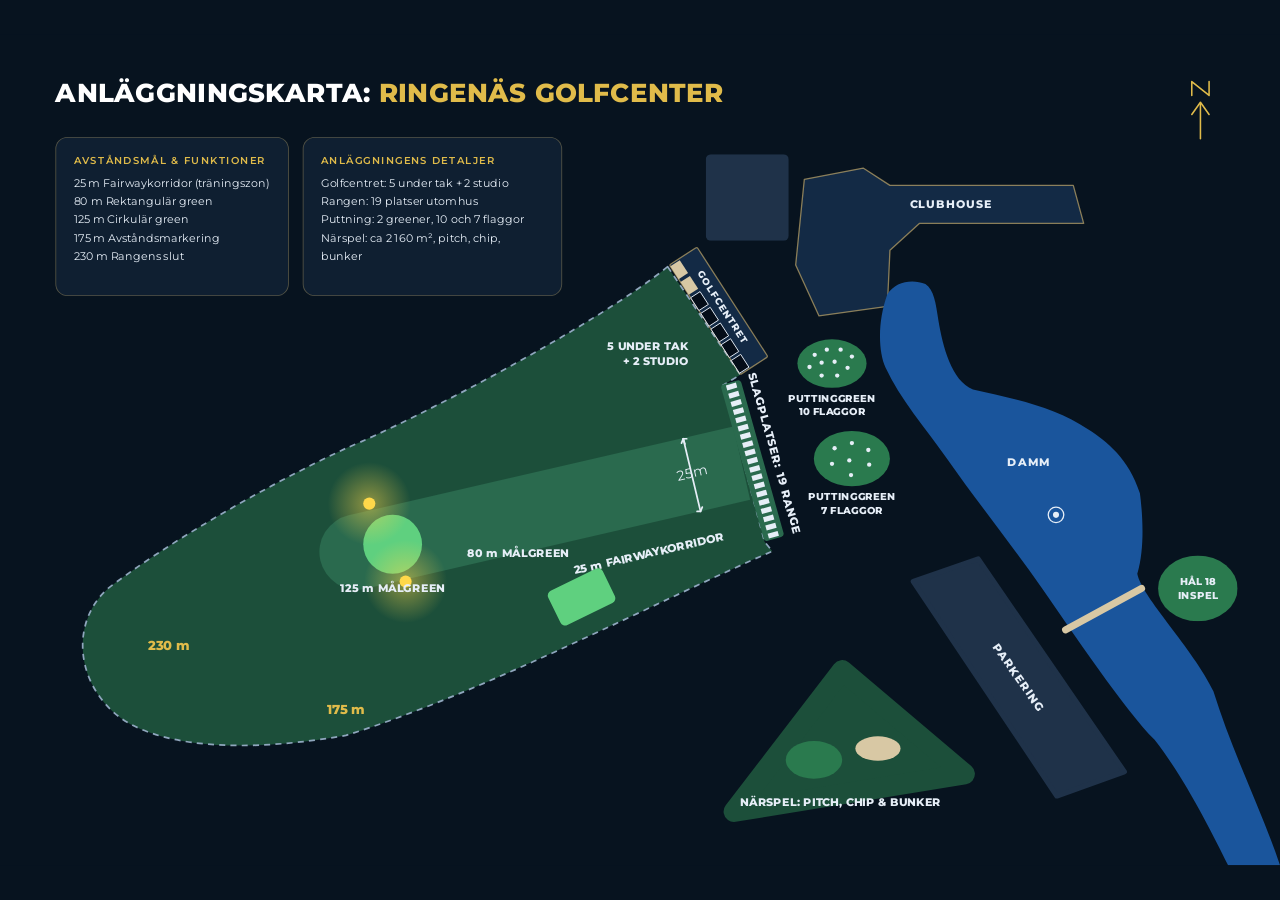
==== anlaggningskarta.html @ c15903fc "Storbild: knapp som visar anläggningskartan Co-Authored-By: Claude Opus 5.5 <noreply@anthropic.com> " ====
<!doctype html>
<html lang="sv">
<head>
<meta charset="utf-8">
<meta name="viewport" content="width=device-width,initial-scale=1">
<title>Anläggningskarta Ringenäs Golfcenter</title>
<link rel="preconnect" href="https://fonts.googleapis.com">
<link href="https://fonts.googleapis.com/css2?family=Montserrat:wght@400;600;800;900&amp;display=swap" rel="stylesheet">
<style>html,body{margin:0;height:100%;overflow:hidden;background:#07131f}</style>
</head>
<body>
<!-- Kopia av Anläggningskarta Ringenäs Golfcenter (Ringenäs design). Visas på storbilden med knappen Karta. -->
<div id="karta" style="position: absolute; left: 0; top: 0; transform-origin: 0 0; width: 1480px; height: 960px; overflow: hidden; background: #07131f; color: #e6eef7; font-family: Montserrat, Inter, system-ui, sans-serif">

<svg role="img" aria-label="Driving range" width="830" height="590" viewBox="75 260 830 590" style="position: absolute; left: 75px; top: 260px; width: 830px; height: 590px; overflow: visible"><path d="M772 268 C 690 335 480 445 400 478 C 300 525 190 590 125 640 C 85 675 85 740 130 782 C 165 815 250 836 400 810 C 560 760 760 655 893 597 L 884 586 L 836 405 L 856 393 Z" fill="#1c4f3a" stroke="#8fa6bd" stroke-width="2" stroke-dasharray="7 6" stroke-linejoin="round"></path></svg>

<div style="position: absolute; left: 364px; top: 508px; width: 500px; height: 87px; background: #2a6a4e; border-radius: 44px 0 0 44px; transform: rotate(-13deg)"><div style="font-size: 16px; line-height: 1; position: absolute; left: 424px; top: 34px">25m</div></div>


<div style="position: absolute; left: 420px; top: 555px; width: 68px; height: 68px; background: #5fd07f; border-radius: 50%"></div>

<svg role="img" aria-label="Fairwaykorridorens bredd" width="34" height="96" viewBox="783 461 34 96" style="position: absolute; left: 783px; top: 461px; width: 34px; height: 96px; overflow: visible; fill: none; stroke: #e6eef7; stroke-width: 2; stroke-linecap: round"><path d="M 792 473 L 790 467"></path><path d="M 790 467 L 810 551"></path><path d="M 794 467 L 790 467 L 788 472"></path><path d="M 806 551 L 810 551 L 812 546"></path></svg>

<svg role="img" aria-label="Lampa vid 125 m-greenen, norra sidan" width="96" height="96" viewBox="-48 -48 96 96" style="position: absolute; left: 379px; top: 494px; width: 96px; height: 96px; overflow: visible"><defs><radialGradient id="glow-n"><stop offset="0" stop-color="#ffd84a" stop-opacity=".5"></stop><stop offset="1" stop-color="#ffd84a" stop-opacity="0"></stop></radialGradient></defs><circle r="48" fill="url(#glow-n)"></circle><circle r="7" fill="#ffd84a"></circle></svg>
<svg role="img" aria-label="Lampa vid 125 m-greenen, södra sidan" width="96" height="96" viewBox="-48 -48 96 96" style="position: absolute; left: 421px; top: 584px; width: 96px; height: 96px; overflow: visible"><defs><radialGradient id="glow-s"><stop offset="0" stop-color="#ffd84a" stop-opacity=".5"></stop><stop offset="1" stop-color="#ffd84a" stop-opacity="0"></stop></radialGradient></defs><circle r="48" fill="url(#glow-s)"></circle><circle r="7" fill="#ffd84a"></circle></svg>

<svg role="img" aria-label="19 slagplatser utomhus" width="110" height="205" viewBox="825 395 110 205" style="position: absolute; left: 825px; top: 395px; width: 110px; height: 205px; overflow: visible"><g transform="translate(833 405) rotate(74.3)"><rect x="0" y="-24" width="188" height="24" rx="4" fill="#2a6a4e"></rect><path d="M 2 -12 L 186 -12" stroke="#e6eef7" stroke-width="12" stroke-dasharray="6 3.9" fill="none"></path></g></svg>

<svg role="img" aria-label="Golfcentret med 5 öppna platser under tak och 2 studioplatser med garageportar" width="130" height="155" viewBox="768 245 130 155" style="position: absolute; left: 768px; top: 245px; width: 130px; height: 155px; overflow: visible"><g transform="translate(774 266) rotate(57.1)"><rect x="0" y="-38" width="151" height="38" rx="2" fill="#132a45" stroke="#f0cd78" stroke-opacity=".55" stroke-width="1.5"></rect>
<rect x="2" y="-13" width="17.6" height="13" fill="#d8c8a4"></rect>
<rect x="23.6" y="-13" width="17.6" height="13" fill="#d8c8a4"></rect>
<rect x="45.2" y="-13" width="17.6" height="13" fill="#050d18" stroke="#e6eef7" stroke-width="1"></rect>
<rect x="66.8" y="-13" width="17.6" height="13" fill="#050d18" stroke="#e6eef7" stroke-width="1"></rect>
<rect x="88.4" y="-13" width="17.6" height="13" fill="#050d18" stroke="#e6eef7" stroke-width="1"></rect>
<rect x="110" y="-13" width="17.6" height="13" fill="#050d18" stroke="#e6eef7" stroke-width="1"></rect>
<rect x="131.6" y="-13" width="17.6" height="13" fill="#050d18" stroke="#e6eef7" stroke-width="1"></rect></g></svg>



<svg role="img" aria-label="Liten parkering" width="96" height="100" viewBox="0 0 96 100" style="position: absolute; left: 816px; top: 138px; width: 96px; height: 100px"><rect x="0" y="0" width="96" height="100" rx="6" fill="#1f3249"></rect></svg>

<svg role="img" aria-label="Klubbhuset" width="340" height="180" viewBox="918 152 340 180" style="position: absolute; left: 918px; top: 152px; width: 340px; height: 180px; overflow: visible"><path d="M930 167 L998 154 L1029 174 L1241 174 L1253 218 L1063 218 L1029 249 L1026 314 L947 325 L920 266 Z" fill="#132a45" stroke="#f0cd78" stroke-opacity=".55" stroke-width="1.5" stroke-linejoin="round"></path></svg>

<svg role="img" aria-label="Puttinggreen med 10 flaggor" width="84" height="60" viewBox="920 350 84 60" style="position: absolute; left: 920px; top: 350px; width: 84px; height: 60px; overflow: visible"><ellipse cx="962" cy="380" rx="40" ry="28" fill="#2a7a4e"></ellipse><g fill="#e6eef7"><circle cx="942" cy="370" r="2.5"></circle><circle cx="956" cy="364" r="2.5"></circle><circle cx="972" cy="364" r="2.5"></circle><circle cx="985" cy="372" r="2.5"></circle><circle cx="936" cy="384" r="2.5"></circle><circle cx="950" cy="379" r="2.5"></circle><circle cx="965" cy="378" r="2.5"></circle><circle cx="980" cy="385" r="2.5"></circle><circle cx="950" cy="394" r="2.5"></circle><circle cx="968" cy="394" r="2.5"></circle></g></svg>
<svg role="img" aria-label="Puttinggreen med 7 flaggor" width="92" height="68" viewBox="939 456 92 68" style="position: absolute; left: 939px; top: 456px; width: 92px; height: 68px; overflow: visible"><ellipse cx="985" cy="490" rx="44" ry="32" fill="#2a7a4e"></ellipse><g fill="#e6eef7"><circle cx="965" cy="478" r="2.5"></circle><circle cx="985" cy="472" r="2.5"></circle><circle cx="1004" cy="480" r="2.5"></circle><circle cx="962" cy="496" r="2.5"></circle><circle cx="982" cy="492" r="2.5"></circle><circle cx="1005" cy="497" r="2.5"></circle><circle cx="984" cy="509" r="2.5"></circle></g></svg>

<svg role="img" aria-label="Dammen" width="470" height="680" viewBox="1010 280 470 680" style="position: absolute; left: 1010px; top: 280px; width: 470px; height: 680px; overflow: visible"><path d="M1026 300 C 1015 330 1015 365 1024 385 C 1040 420 1070 455 1095 490 C 1130 540 1170 590 1205 640 C 1240 690 1300 780 1335 815 C 1370 860 1400 920 1420 960 L 1480 960 C 1460 900 1425 830 1403 759 C 1380 710 1320 650 1315 623 C 1325 590 1320 545 1318 530 C 1305 490 1280 470 1258 456 C 1220 430 1170 420 1125 410 C 1100 400 1090 360 1085 330 C 1082 310 1080 295 1070 288 C 1055 282 1035 285 1026 300 Z" fill="#1a559c"></path></svg>
<svg role="img" aria-label="Fontän" width="22" height="22" viewBox="0 0 22 22" style="position: absolute; left: 1210px; top: 544px; width: 22px; height: 22px"><circle cx="11" cy="11" r="9" fill="none" stroke="#e6eef7" stroke-width="1.5"></circle><circle cx="11" cy="11" r="3.5" fill="#e6eef7"></circle></svg>
<svg role="img" aria-label="Bro" width="100" height="60" viewBox="1226 634 100 60" style="position: absolute; left: 1226px; top: 634px; width: 100px; height: 60px; overflow: visible"><path d="M1232 688 L1320 640" stroke="#d8c8a4" stroke-width="8" stroke-linecap="round" fill="none"></path></svg>

<svg role="img" aria-label="Green på hål 18" width="92" height="76" viewBox="0 0 92 76" style="position: absolute; left: 1339px; top: 602px; width: 92px; height: 76px"><ellipse cx="46" cy="38" rx="46" ry="38" fill="#2a7a4e"></ellipse></svg>

<svg role="img" aria-label="Stora parkeringen" width="250" height="280" viewBox="1054 604 250 280" style="position: absolute; left: 1054px; top: 604px; width: 250px; height: 280px; overflow: visible"><path d="M1056 632 L1131 606 L1300 852 L1222 880 Z" fill="#1f3249" stroke="#1f3249" stroke-width="6" stroke-linejoin="round"></path></svg>

<svg role="img" aria-label="Närspelsområde med green och bunker" width="270" height="170" viewBox="803 645 270 170" style="position: absolute; left: 834px; top: 724px; width: 297px; height: 185px; overflow: visible"><path d="M930 655 L1060 765 L815 805 Z" fill="#1c4f3a" stroke="#1c4f3a" stroke-width="22" stroke-linejoin="round"></path><ellipse cx="900" cy="750" rx="30" ry="20" fill="#2a7a4e"></ellipse><ellipse cx="968" cy="738" rx="24" ry="13" fill="#d8c8a4"></ellipse></svg>

<svg role="img" aria-label="Norr" width="56" height="72" viewBox="0 0 56 72" style="position: absolute; left: 1360px; top: 52px; width: 56px; height: 72px; fill: none; stroke: #e0bb4a; stroke-width: 1.8; stroke-linecap: round; stroke-linejoin: round"><path d="M28 28 L28 68"></path><path d="M18 40 L28 26 L38 40"></path><path d="M18 18 L18 2 L38 18 L38 2"></path></svg>

<h1 style="position: absolute; left: 64px; top: 48px; margin: 0; font-size: 30px; line-height: 40px; font-weight: 800; letter-spacing: .02em; color: #ffffff; white-space: nowrap">ANLÄGGNINGSKARTA: <span style="color: #e0bb4a">RINGENÄS GOLFCENTER</span></h1>

<div style="position: absolute; left: 64px; top: 118px; width: 270px; height: 184px; box-sizing: border-box; padding: 18px 20px; background: #0f1f31; border: 1px solid rgba(240, 205, 120, .3); border-radius: 14px; font-size: 13px; line-height: 21px"><span><b style="display: block; margin-bottom: 8px; font-size: 11px; line-height: 16px; font-weight: 600; letter-spacing: .16em; color: #e0bb4a">AVSTÅNDSMÅL &amp; FUNKTIONER</b>25 m Fairwaykorridor (träningszon)<br>80 m Rektangulär green<br>125 m Cirkulär green<br>175 m Avståndsmarkering<br>230 m Rangens slut</span></div>

<div style="position: absolute; left: 350px; top: 118px; width: 300px; height: 184px; box-sizing: border-box; padding: 18px 20px; background: #0f1f31; border: 1px solid rgba(240, 205, 120, .3); border-radius: 14px; font-size: 13px; line-height: 21px"><span><b style="display: block; margin-bottom: 8px; font-size: 11px; line-height: 16px; font-weight: 600; letter-spacing: .16em; color: #e0bb4a">ANLÄGGNINGENS DETALJER</b>Golfcentret: 5 under tak + 2 studio<br>Rangen: 19 platser utomhus<br>Puttning: 2 greener, 10 och 7 flaggor<br>Närspel: ca 2 160 m², pitch, chip,<br>bunker</span></div>


<div style="position: absolute; left: 1010px; top: 186px; width: 180px; text-align: center; font-size: 13px; line-height: 18px; font-weight: 800; letter-spacing: .1em">CLUBHOUSE</div>
<div style="position: absolute; left: 766px; top: 308px; width: 140px; text-align: center; font-size: 11px; line-height: 14px; font-weight: 800; letter-spacing: .12em; transform: rotate(57deg)">GOLFCENTRET</div>
<div style="position: absolute; left: 672px; top: 350px; width: 124px; text-align: right; font-size: 13px; line-height: 18px; font-weight: 800">5 UNDER TAK<br>+ 2 STUDIO</div>
<div style="position: absolute; left: 766px; top: 475px; width: 260px; text-align: center; font-size: 13px; line-height: 18px; font-weight: 800; letter-spacing: .08em; white-space: nowrap; transform: rotate(74.3deg)">SLAGPLATSER: 19 RANGE</div>
<div style="position: absolute; left: 640px; top: 590px; width: 220px; text-align: center; font-size: 13px; line-height: 18px; font-weight: 800; transform: rotate(-13deg)">25 m FAIRWAYKORRIDOR<div style="position: absolute; left: -12px; top: 19px; width: 70px; height: 44px; background: #5fd07f; border-radius: 6px; transform: rotate(-13deg)"></div></div>
<div style="position: absolute; left: 524px; top: 590px; width: 150px; text-align: center; font-size: 13px; line-height: 18px; font-weight: 800">80 m MÅLGREEN</div>
<div style="position: absolute; left: 379px; top: 630px; width: 150px; text-align: center; font-size: 13px; line-height: 18px; font-weight: 800">125 m MÅLGREEN</div>
<div style="position: absolute; left: 150px; top: 696px; width: 90px; text-align: center; font-size: 15px; line-height: 20px; font-weight: 800; color: #e0bb4a">230 m</div>
<div style="position: absolute; left: 355px; top: 770px; width: 90px; text-align: center; font-size: 15px; line-height: 20px; font-weight: 800; color: #e0bb4a">175 m</div>
<div style="position: absolute; left: 900px; top: 412px; width: 124px; text-align: center; font-size: 12px; line-height: 16px; font-weight: 800">PUTTINGGREEN<br>10 FLAGGOR</div>
<div style="position: absolute; left: 923px; top: 526px; width: 124px; text-align: center; font-size: 12px; line-height: 16px; font-weight: 800">PUTTINGGREEN<br>7 FLAGGOR</div>
<div style="position: absolute; left: 1140px; top: 484px; width: 100px; text-align: center; font-size: 13px; line-height: 18px; font-weight: 800; letter-spacing: .1em">DAMM</div>
<div style="position: absolute; left: 1345px; top: 624px; width: 80px; text-align: center; font-size: 12px; line-height: 16px; font-weight: 800">HÅL 18<br>INSPEL</div>
<div style="position: absolute; left: 1118px; top: 734px; width: 120px; text-align: center; font-size: 13px; line-height: 18px; font-weight: 800; letter-spacing: .1em; transform: rotate(55deg)">PARKERING</div>
<div style="position: absolute; left: 822px; top: 878px; width: 300px; text-align: center; font-size: 13px; line-height: 18px; font-weight: 800">NÄRSPEL: PITCH, CHIP &amp; BUNKER</div>
</div>
<script>
(function(){
  var k=document.getElementById("karta");
  function fit(){
    var w=innerWidth,h=innerHeight,s=Math.min(w/1480,h/960);
    k.style.transform="translate("+((w-1480*s)/2)+"px,"+((h-960*s)/2)+"px) scale("+s+")";
  }
  addEventListener("resize",fit);fit();
})();
</script>
</body>
</html>
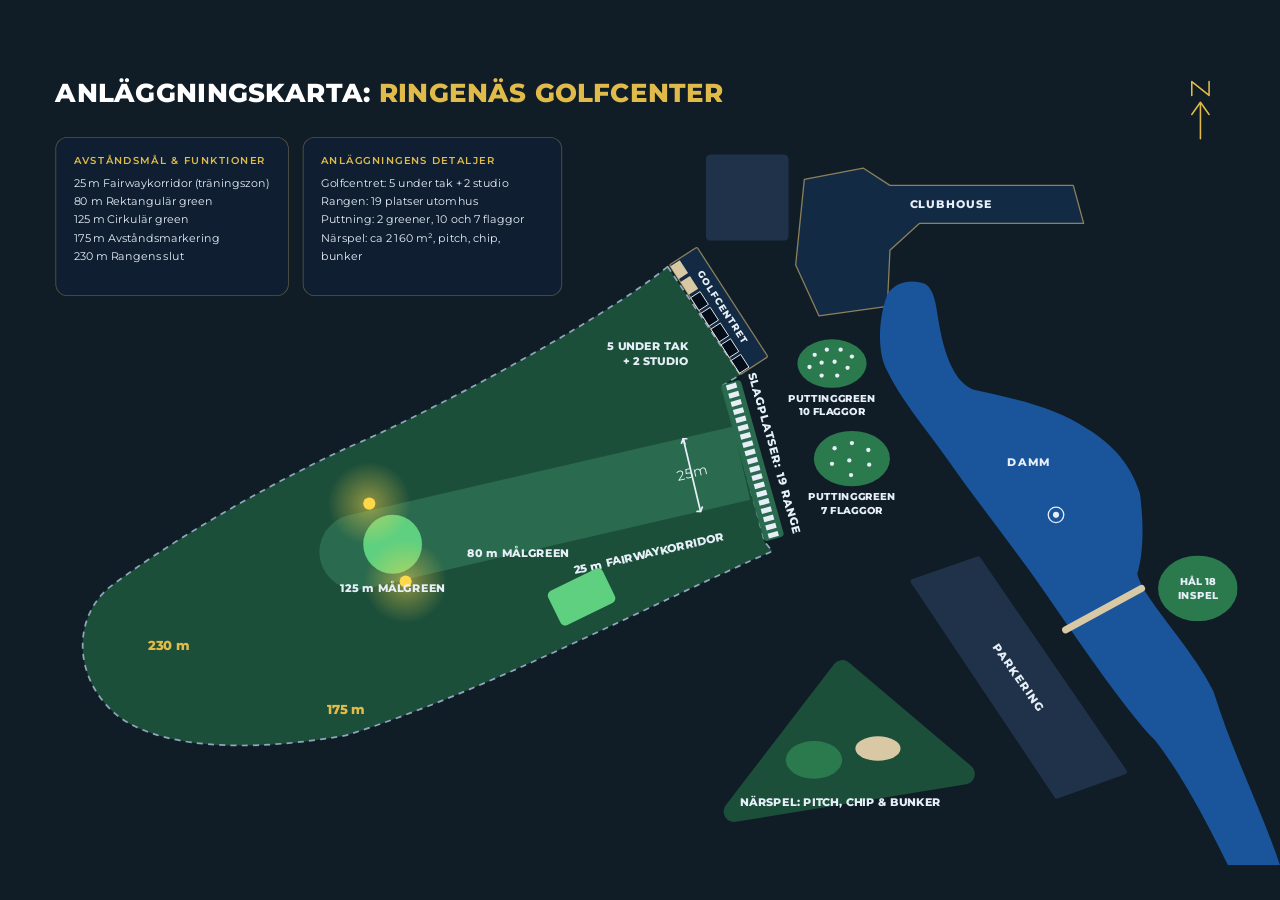
==== commit 5cd42b8d: "Hela sidan och appikonen i identitet 2027 Spela, Kontakt, övningar, topplista, scorekort, admin och " ====
--- a/anlaggningskarta.html
+++ b/anlaggningskarta.html
@@ -5,12 +5,12 @@
 <meta name="viewport" content="width=device-width,initial-scale=1">
 <title>Anläggningskarta Ringenäs Golfcenter</title>
 <link rel="preconnect" href="https://fonts.googleapis.com">
-<link href="https://fonts.googleapis.com/css2?family=Montserrat:wght@400;600;800;900&amp;display=swap" rel="stylesheet">
-<style>html,body{margin:0;height:100%;overflow:hidden;background:#07131f}</style>
+<link href="https://fonts.googleapis.com/css2?family=Montserrat:wght@300;400;600&amp;display=swap" rel="stylesheet">
+<style>html,body{margin:0;height:100%;overflow:hidden;background:#101d26}</style>
 </head>
 <body>
 <!-- Kopia av Anläggningskarta Ringenäs Golfcenter (Ringenäs design). Visas på storbilden med knappen Karta. -->
-<div id="karta" style="position: absolute; left: 0; top: 0; transform-origin: 0 0; width: 1480px; height: 960px; overflow: hidden; background: #07131f; color: #e6eef7; font-family: Montserrat, Inter, system-ui, sans-serif">
+<div id="karta" style="position: absolute; left: 0; top: 0; transform-origin: 0 0; width: 1480px; height: 960px; overflow: hidden; background: #101d26; color: #e6eef7; font-family: Montserrat, Inter, system-ui, sans-serif">
 
 <svg role="img" aria-label="Driving range" width="830" height="590" viewBox="75 260 830 590" style="position: absolute; left: 75px; top: 260px; width: 830px; height: 590px; overflow: visible"><path d="M772 268 C 690 335 480 445 400 478 C 300 525 190 590 125 640 C 85 675 85 740 130 782 C 165 815 250 836 400 810 C 560 760 760 655 893 597 L 884 586 L 836 405 L 856 393 Z" fill="#1c4f3a" stroke="#8fa6bd" stroke-width="2" stroke-dasharray="7 6" stroke-linejoin="round"></path></svg>
 
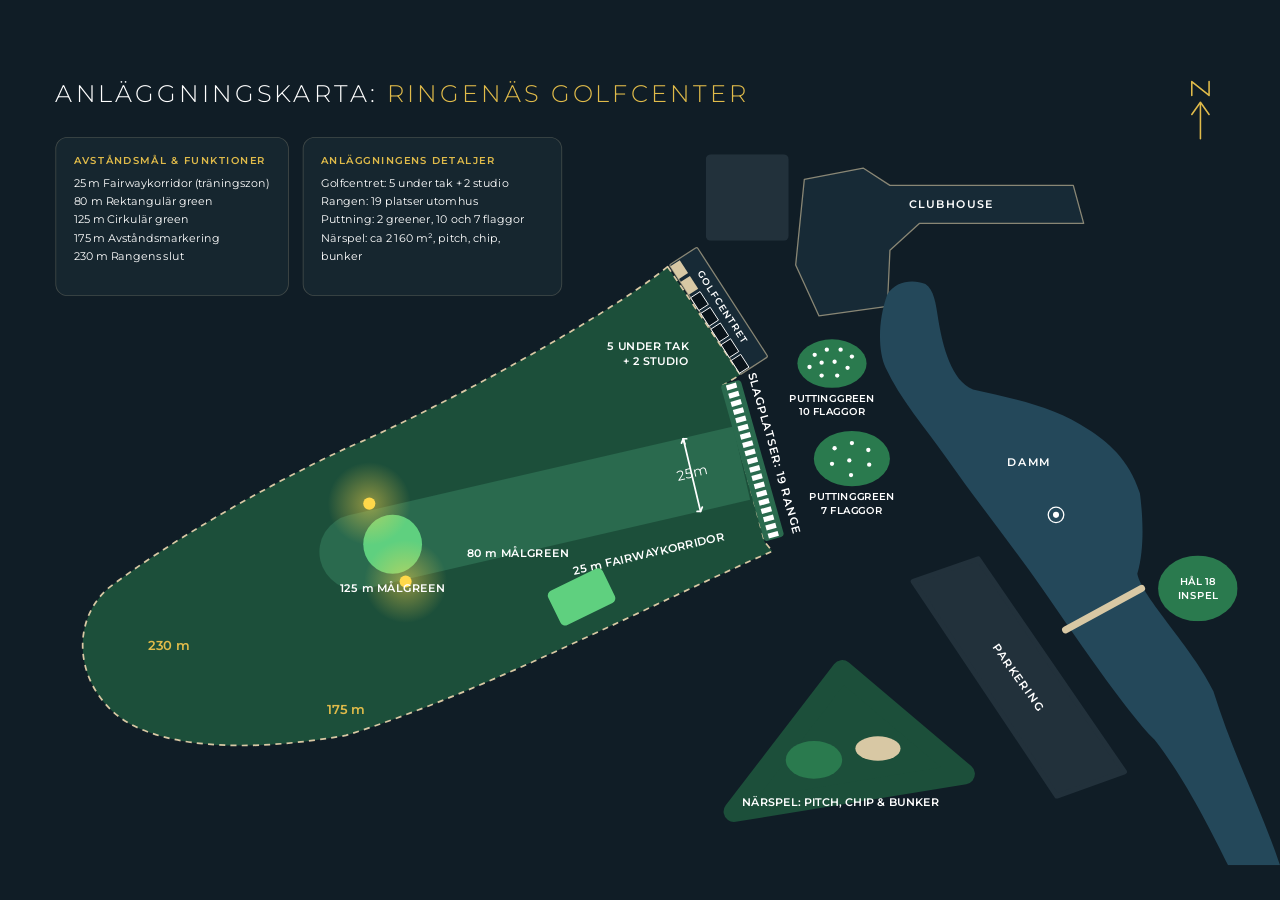
==== commit b3f674a5: "Anläggningskartan i identitet 2027-färger Co-Authored-By: Claude Opus 5.5 <noreply@anthropic.com> Cl" ====
--- a/anlaggningskarta.html
+++ b/anlaggningskarta.html
@@ -10,74 +10,74 @@
 </head>
 <body>
 <!-- Kopia av Anläggningskarta Ringenäs Golfcenter (Ringenäs design). Visas på storbilden med knappen Karta. -->
-<div id="karta" style="position: absolute; left: 0; top: 0; transform-origin: 0 0; width: 1480px; height: 960px; overflow: hidden; background: #101d26; color: #e6eef7; font-family: Montserrat, Inter, system-ui, sans-serif">
+<div id="karta" style="position: absolute; left: 0; top: 0; transform-origin: 0 0; width: 1480px; height: 960px; overflow: hidden; background: #101d26; color: #ffffff; font-family: Montserrat, Inter, system-ui, sans-serif">
 
-<svg role="img" aria-label="Driving range" width="830" height="590" viewBox="75 260 830 590" style="position: absolute; left: 75px; top: 260px; width: 830px; height: 590px; overflow: visible"><path d="M772 268 C 690 335 480 445 400 478 C 300 525 190 590 125 640 C 85 675 85 740 130 782 C 165 815 250 836 400 810 C 560 760 760 655 893 597 L 884 586 L 836 405 L 856 393 Z" fill="#1c4f3a" stroke="#8fa6bd" stroke-width="2" stroke-dasharray="7 6" stroke-linejoin="round"></path></svg>
+<svg role="img" aria-label="Driving range" width="830" height="590" viewBox="75 260 830 590" style="position: absolute; left: 75px; top: 260px; width: 830px; height: 590px; overflow: visible"><path d="M772 268 C 690 335 480 445 400 478 C 300 525 190 590 125 640 C 85 675 85 740 130 782 C 165 815 250 836 400 810 C 560 760 760 655 893 597 L 884 586 L 836 405 L 856 393 Z" fill="#1c4f3a" stroke="#d8c8a4" stroke-width="2" stroke-dasharray="7 6" stroke-linejoin="round"></path></svg>
 
 <div style="position: absolute; left: 364px; top: 508px; width: 500px; height: 87px; background: #2a6a4e; border-radius: 44px 0 0 44px; transform: rotate(-13deg)"><div style="font-size: 16px; line-height: 1; position: absolute; left: 424px; top: 34px">25m</div></div>
 
 
 <div style="position: absolute; left: 420px; top: 555px; width: 68px; height: 68px; background: #5fd07f; border-radius: 50%"></div>
 
-<svg role="img" aria-label="Fairwaykorridorens bredd" width="34" height="96" viewBox="783 461 34 96" style="position: absolute; left: 783px; top: 461px; width: 34px; height: 96px; overflow: visible; fill: none; stroke: #e6eef7; stroke-width: 2; stroke-linecap: round"><path d="M 792 473 L 790 467"></path><path d="M 790 467 L 810 551"></path><path d="M 794 467 L 790 467 L 788 472"></path><path d="M 806 551 L 810 551 L 812 546"></path></svg>
+<svg role="img" aria-label="Fairwaykorridorens bredd" width="34" height="96" viewBox="783 461 34 96" style="position: absolute; left: 783px; top: 461px; width: 34px; height: 96px; overflow: visible; fill: none; stroke: #ffffff; stroke-width: 2; stroke-linecap: round"><path d="M 792 473 L 790 467"></path><path d="M 790 467 L 810 551"></path><path d="M 794 467 L 790 467 L 788 472"></path><path d="M 806 551 L 810 551 L 812 546"></path></svg>
 
 <svg role="img" aria-label="Lampa vid 125 m-greenen, norra sidan" width="96" height="96" viewBox="-48 -48 96 96" style="position: absolute; left: 379px; top: 494px; width: 96px; height: 96px; overflow: visible"><defs><radialGradient id="glow-n"><stop offset="0" stop-color="#ffd84a" stop-opacity=".5"></stop><stop offset="1" stop-color="#ffd84a" stop-opacity="0"></stop></radialGradient></defs><circle r="48" fill="url(#glow-n)"></circle><circle r="7" fill="#ffd84a"></circle></svg>
 <svg role="img" aria-label="Lampa vid 125 m-greenen, södra sidan" width="96" height="96" viewBox="-48 -48 96 96" style="position: absolute; left: 421px; top: 584px; width: 96px; height: 96px; overflow: visible"><defs><radialGradient id="glow-s"><stop offset="0" stop-color="#ffd84a" stop-opacity=".5"></stop><stop offset="1" stop-color="#ffd84a" stop-opacity="0"></stop></radialGradient></defs><circle r="48" fill="url(#glow-s)"></circle><circle r="7" fill="#ffd84a"></circle></svg>
 
-<svg role="img" aria-label="19 slagplatser utomhus" width="110" height="205" viewBox="825 395 110 205" style="position: absolute; left: 825px; top: 395px; width: 110px; height: 205px; overflow: visible"><g transform="translate(833 405) rotate(74.3)"><rect x="0" y="-24" width="188" height="24" rx="4" fill="#2a6a4e"></rect><path d="M 2 -12 L 186 -12" stroke="#e6eef7" stroke-width="12" stroke-dasharray="6 3.9" fill="none"></path></g></svg>
+<svg role="img" aria-label="19 slagplatser utomhus" width="110" height="205" viewBox="825 395 110 205" style="position: absolute; left: 825px; top: 395px; width: 110px; height: 205px; overflow: visible"><g transform="translate(833 405) rotate(74.3)"><rect x="0" y="-24" width="188" height="24" rx="4" fill="#2a6a4e"></rect><path d="M 2 -12 L 186 -12" stroke="#ffffff" stroke-width="12" stroke-dasharray="6 3.9" fill="none"></path></g></svg>
 
-<svg role="img" aria-label="Golfcentret med 5 öppna platser under tak och 2 studioplatser med garageportar" width="130" height="155" viewBox="768 245 130 155" style="position: absolute; left: 768px; top: 245px; width: 130px; height: 155px; overflow: visible"><g transform="translate(774 266) rotate(57.1)"><rect x="0" y="-38" width="151" height="38" rx="2" fill="#132a45" stroke="#f0cd78" stroke-opacity=".55" stroke-width="1.5"></rect>
+<svg role="img" aria-label="Golfcentret med 5 öppna platser under tak och 2 studioplatser med garageportar" width="130" height="155" viewBox="768 245 130 155" style="position: absolute; left: 768px; top: 245px; width: 130px; height: 155px; overflow: visible"><g transform="translate(774 266) rotate(57.1)"><rect x="0" y="-38" width="151" height="38" rx="2" fill="#172a36" stroke="#d8c8a4" stroke-opacity=".6" stroke-width="1.5"></rect>
 <rect x="2" y="-13" width="17.6" height="13" fill="#d8c8a4"></rect>
 <rect x="23.6" y="-13" width="17.6" height="13" fill="#d8c8a4"></rect>
-<rect x="45.2" y="-13" width="17.6" height="13" fill="#050d18" stroke="#e6eef7" stroke-width="1"></rect>
-<rect x="66.8" y="-13" width="17.6" height="13" fill="#050d18" stroke="#e6eef7" stroke-width="1"></rect>
-<rect x="88.4" y="-13" width="17.6" height="13" fill="#050d18" stroke="#e6eef7" stroke-width="1"></rect>
-<rect x="110" y="-13" width="17.6" height="13" fill="#050d18" stroke="#e6eef7" stroke-width="1"></rect>
-<rect x="131.6" y="-13" width="17.6" height="13" fill="#050d18" stroke="#e6eef7" stroke-width="1"></rect></g></svg>
+<rect x="45.2" y="-13" width="17.6" height="13" fill="#0a141b" stroke="#ffffff" stroke-width="1"></rect>
+<rect x="66.8" y="-13" width="17.6" height="13" fill="#0a141b" stroke="#ffffff" stroke-width="1"></rect>
+<rect x="88.4" y="-13" width="17.6" height="13" fill="#0a141b" stroke="#ffffff" stroke-width="1"></rect>
+<rect x="110" y="-13" width="17.6" height="13" fill="#0a141b" stroke="#ffffff" stroke-width="1"></rect>
+<rect x="131.6" y="-13" width="17.6" height="13" fill="#0a141b" stroke="#ffffff" stroke-width="1"></rect></g></svg>
 
 
 
-<svg role="img" aria-label="Liten parkering" width="96" height="100" viewBox="0 0 96 100" style="position: absolute; left: 816px; top: 138px; width: 96px; height: 100px"><rect x="0" y="0" width="96" height="100" rx="6" fill="#1f3249"></rect></svg>
+<svg role="img" aria-label="Liten parkering" width="96" height="100" viewBox="0 0 96 100" style="position: absolute; left: 816px; top: 138px; width: 96px; height: 100px"><rect x="0" y="0" width="96" height="100" rx="6" fill="#22313b"></rect></svg>
 
-<svg role="img" aria-label="Klubbhuset" width="340" height="180" viewBox="918 152 340 180" style="position: absolute; left: 918px; top: 152px; width: 340px; height: 180px; overflow: visible"><path d="M930 167 L998 154 L1029 174 L1241 174 L1253 218 L1063 218 L1029 249 L1026 314 L947 325 L920 266 Z" fill="#132a45" stroke="#f0cd78" stroke-opacity=".55" stroke-width="1.5" stroke-linejoin="round"></path></svg>
+<svg role="img" aria-label="Klubbhuset" width="340" height="180" viewBox="918 152 340 180" style="position: absolute; left: 918px; top: 152px; width: 340px; height: 180px; overflow: visible"><path d="M930 167 L998 154 L1029 174 L1241 174 L1253 218 L1063 218 L1029 249 L1026 314 L947 325 L920 266 Z" fill="#172a36" stroke="#d8c8a4" stroke-opacity=".6" stroke-width="1.5" stroke-linejoin="round"></path></svg>
 
-<svg role="img" aria-label="Puttinggreen med 10 flaggor" width="84" height="60" viewBox="920 350 84 60" style="position: absolute; left: 920px; top: 350px; width: 84px; height: 60px; overflow: visible"><ellipse cx="962" cy="380" rx="40" ry="28" fill="#2a7a4e"></ellipse><g fill="#e6eef7"><circle cx="942" cy="370" r="2.5"></circle><circle cx="956" cy="364" r="2.5"></circle><circle cx="972" cy="364" r="2.5"></circle><circle cx="985" cy="372" r="2.5"></circle><circle cx="936" cy="384" r="2.5"></circle><circle cx="950" cy="379" r="2.5"></circle><circle cx="965" cy="378" r="2.5"></circle><circle cx="980" cy="385" r="2.5"></circle><circle cx="950" cy="394" r="2.5"></circle><circle cx="968" cy="394" r="2.5"></circle></g></svg>
-<svg role="img" aria-label="Puttinggreen med 7 flaggor" width="92" height="68" viewBox="939 456 92 68" style="position: absolute; left: 939px; top: 456px; width: 92px; height: 68px; overflow: visible"><ellipse cx="985" cy="490" rx="44" ry="32" fill="#2a7a4e"></ellipse><g fill="#e6eef7"><circle cx="965" cy="478" r="2.5"></circle><circle cx="985" cy="472" r="2.5"></circle><circle cx="1004" cy="480" r="2.5"></circle><circle cx="962" cy="496" r="2.5"></circle><circle cx="982" cy="492" r="2.5"></circle><circle cx="1005" cy="497" r="2.5"></circle><circle cx="984" cy="509" r="2.5"></circle></g></svg>
+<svg role="img" aria-label="Puttinggreen med 10 flaggor" width="84" height="60" viewBox="920 350 84 60" style="position: absolute; left: 920px; top: 350px; width: 84px; height: 60px; overflow: visible"><ellipse cx="962" cy="380" rx="40" ry="28" fill="#2a7a4e"></ellipse><g fill="#ffffff"><circle cx="942" cy="370" r="2.5"></circle><circle cx="956" cy="364" r="2.5"></circle><circle cx="972" cy="364" r="2.5"></circle><circle cx="985" cy="372" r="2.5"></circle><circle cx="936" cy="384" r="2.5"></circle><circle cx="950" cy="379" r="2.5"></circle><circle cx="965" cy="378" r="2.5"></circle><circle cx="980" cy="385" r="2.5"></circle><circle cx="950" cy="394" r="2.5"></circle><circle cx="968" cy="394" r="2.5"></circle></g></svg>
+<svg role="img" aria-label="Puttinggreen med 7 flaggor" width="92" height="68" viewBox="939 456 92 68" style="position: absolute; left: 939px; top: 456px; width: 92px; height: 68px; overflow: visible"><ellipse cx="985" cy="490" rx="44" ry="32" fill="#2a7a4e"></ellipse><g fill="#ffffff"><circle cx="965" cy="478" r="2.5"></circle><circle cx="985" cy="472" r="2.5"></circle><circle cx="1004" cy="480" r="2.5"></circle><circle cx="962" cy="496" r="2.5"></circle><circle cx="982" cy="492" r="2.5"></circle><circle cx="1005" cy="497" r="2.5"></circle><circle cx="984" cy="509" r="2.5"></circle></g></svg>
 
-<svg role="img" aria-label="Dammen" width="470" height="680" viewBox="1010 280 470 680" style="position: absolute; left: 1010px; top: 280px; width: 470px; height: 680px; overflow: visible"><path d="M1026 300 C 1015 330 1015 365 1024 385 C 1040 420 1070 455 1095 490 C 1130 540 1170 590 1205 640 C 1240 690 1300 780 1335 815 C 1370 860 1400 920 1420 960 L 1480 960 C 1460 900 1425 830 1403 759 C 1380 710 1320 650 1315 623 C 1325 590 1320 545 1318 530 C 1305 490 1280 470 1258 456 C 1220 430 1170 420 1125 410 C 1100 400 1090 360 1085 330 C 1082 310 1080 295 1070 288 C 1055 282 1035 285 1026 300 Z" fill="#1a559c"></path></svg>
-<svg role="img" aria-label="Fontän" width="22" height="22" viewBox="0 0 22 22" style="position: absolute; left: 1210px; top: 544px; width: 22px; height: 22px"><circle cx="11" cy="11" r="9" fill="none" stroke="#e6eef7" stroke-width="1.5"></circle><circle cx="11" cy="11" r="3.5" fill="#e6eef7"></circle></svg>
+<svg role="img" aria-label="Dammen" width="470" height="680" viewBox="1010 280 470 680" style="position: absolute; left: 1010px; top: 280px; width: 470px; height: 680px; overflow: visible"><path d="M1026 300 C 1015 330 1015 365 1024 385 C 1040 420 1070 455 1095 490 C 1130 540 1170 590 1205 640 C 1240 690 1300 780 1335 815 C 1370 860 1400 920 1420 960 L 1480 960 C 1460 900 1425 830 1403 759 C 1380 710 1320 650 1315 623 C 1325 590 1320 545 1318 530 C 1305 490 1280 470 1258 456 C 1220 430 1170 420 1125 410 C 1100 400 1090 360 1085 330 C 1082 310 1080 295 1070 288 C 1055 282 1035 285 1026 300 Z" fill="#24485a"></path></svg>
+<svg role="img" aria-label="Fontän" width="22" height="22" viewBox="0 0 22 22" style="position: absolute; left: 1210px; top: 544px; width: 22px; height: 22px"><circle cx="11" cy="11" r="9" fill="none" stroke="#ffffff" stroke-width="1.5"></circle><circle cx="11" cy="11" r="3.5" fill="#ffffff"></circle></svg>
 <svg role="img" aria-label="Bro" width="100" height="60" viewBox="1226 634 100 60" style="position: absolute; left: 1226px; top: 634px; width: 100px; height: 60px; overflow: visible"><path d="M1232 688 L1320 640" stroke="#d8c8a4" stroke-width="8" stroke-linecap="round" fill="none"></path></svg>
 
 <svg role="img" aria-label="Green på hål 18" width="92" height="76" viewBox="0 0 92 76" style="position: absolute; left: 1339px; top: 602px; width: 92px; height: 76px"><ellipse cx="46" cy="38" rx="46" ry="38" fill="#2a7a4e"></ellipse></svg>
 
-<svg role="img" aria-label="Stora parkeringen" width="250" height="280" viewBox="1054 604 250 280" style="position: absolute; left: 1054px; top: 604px; width: 250px; height: 280px; overflow: visible"><path d="M1056 632 L1131 606 L1300 852 L1222 880 Z" fill="#1f3249" stroke="#1f3249" stroke-width="6" stroke-linejoin="round"></path></svg>
+<svg role="img" aria-label="Stora parkeringen" width="250" height="280" viewBox="1054 604 250 280" style="position: absolute; left: 1054px; top: 604px; width: 250px; height: 280px; overflow: visible"><path d="M1056 632 L1131 606 L1300 852 L1222 880 Z" fill="#22313b" stroke="#22313b" stroke-width="6" stroke-linejoin="round"></path></svg>
 
 <svg role="img" aria-label="Närspelsområde med green och bunker" width="270" height="170" viewBox="803 645 270 170" style="position: absolute; left: 834px; top: 724px; width: 297px; height: 185px; overflow: visible"><path d="M930 655 L1060 765 L815 805 Z" fill="#1c4f3a" stroke="#1c4f3a" stroke-width="22" stroke-linejoin="round"></path><ellipse cx="900" cy="750" rx="30" ry="20" fill="#2a7a4e"></ellipse><ellipse cx="968" cy="738" rx="24" ry="13" fill="#d8c8a4"></ellipse></svg>
 
 <svg role="img" aria-label="Norr" width="56" height="72" viewBox="0 0 56 72" style="position: absolute; left: 1360px; top: 52px; width: 56px; height: 72px; fill: none; stroke: #e0bb4a; stroke-width: 1.8; stroke-linecap: round; stroke-linejoin: round"><path d="M28 28 L28 68"></path><path d="M18 40 L28 26 L38 40"></path><path d="M18 18 L18 2 L38 18 L38 2"></path></svg>
 
-<h1 style="position: absolute; left: 64px; top: 48px; margin: 0; font-size: 30px; line-height: 40px; font-weight: 800; letter-spacing: .02em; color: #ffffff; white-space: nowrap">ANLÄGGNINGSKARTA: <span style="color: #e0bb4a">RINGENÄS GOLFCENTER</span></h1>
+<h1 style="position: absolute; left: 64px; top: 48px; margin: 0; font-size: 28px; line-height: 40px; font-weight: 300; letter-spacing: .12em; color: #ffffff; white-space: nowrap">ANLÄGGNINGSKARTA: <span style="color: #e0bb4a">RINGENÄS GOLFCENTER</span></h1>
 
-<div style="position: absolute; left: 64px; top: 118px; width: 270px; height: 184px; box-sizing: border-box; padding: 18px 20px; background: #0f1f31; border: 1px solid rgba(240, 205, 120, .3); border-radius: 14px; font-size: 13px; line-height: 21px"><span><b style="display: block; margin-bottom: 8px; font-size: 11px; line-height: 16px; font-weight: 600; letter-spacing: .16em; color: #e0bb4a">AVSTÅNDSMÅL &amp; FUNKTIONER</b>25 m Fairwaykorridor (träningszon)<br>80 m Rektangulär green<br>125 m Cirkulär green<br>175 m Avståndsmarkering<br>230 m Rangens slut</span></div>
+<div style="position: absolute; left: 64px; top: 118px; width: 270px; height: 184px; box-sizing: border-box; padding: 18px 20px; background: #16262f; border: 1px solid rgba(216, 200, 164, .22); border-radius: 14px; font-size: 13px; line-height: 21px"><span><b style="display: block; margin-bottom: 8px; font-size: 11px; line-height: 16px; font-weight: 600; letter-spacing: .16em; color: #e0bb4a">AVSTÅNDSMÅL &amp; FUNKTIONER</b>25 m Fairwaykorridor (träningszon)<br>80 m Rektangulär green<br>125 m Cirkulär green<br>175 m Avståndsmarkering<br>230 m Rangens slut</span></div>
 
-<div style="position: absolute; left: 350px; top: 118px; width: 300px; height: 184px; box-sizing: border-box; padding: 18px 20px; background: #0f1f31; border: 1px solid rgba(240, 205, 120, .3); border-radius: 14px; font-size: 13px; line-height: 21px"><span><b style="display: block; margin-bottom: 8px; font-size: 11px; line-height: 16px; font-weight: 600; letter-spacing: .16em; color: #e0bb4a">ANLÄGGNINGENS DETALJER</b>Golfcentret: 5 under tak + 2 studio<br>Rangen: 19 platser utomhus<br>Puttning: 2 greener, 10 och 7 flaggor<br>Närspel: ca 2 160 m², pitch, chip,<br>bunker</span></div>
+<div style="position: absolute; left: 350px; top: 118px; width: 300px; height: 184px; box-sizing: border-box; padding: 18px 20px; background: #16262f; border: 1px solid rgba(216, 200, 164, .22); border-radius: 14px; font-size: 13px; line-height: 21px"><span><b style="display: block; margin-bottom: 8px; font-size: 11px; line-height: 16px; font-weight: 600; letter-spacing: .16em; color: #e0bb4a">ANLÄGGNINGENS DETALJER</b>Golfcentret: 5 under tak + 2 studio<br>Rangen: 19 platser utomhus<br>Puttning: 2 greener, 10 och 7 flaggor<br>Närspel: ca 2 160 m², pitch, chip,<br>bunker</span></div>
 
 
-<div style="position: absolute; left: 1010px; top: 186px; width: 180px; text-align: center; font-size: 13px; line-height: 18px; font-weight: 800; letter-spacing: .1em">CLUBHOUSE</div>
-<div style="position: absolute; left: 766px; top: 308px; width: 140px; text-align: center; font-size: 11px; line-height: 14px; font-weight: 800; letter-spacing: .12em; transform: rotate(57deg)">GOLFCENTRET</div>
-<div style="position: absolute; left: 672px; top: 350px; width: 124px; text-align: right; font-size: 13px; line-height: 18px; font-weight: 800">5 UNDER TAK<br>+ 2 STUDIO</div>
-<div style="position: absolute; left: 766px; top: 475px; width: 260px; text-align: center; font-size: 13px; line-height: 18px; font-weight: 800; letter-spacing: .08em; white-space: nowrap; transform: rotate(74.3deg)">SLAGPLATSER: 19 RANGE</div>
-<div style="position: absolute; left: 640px; top: 590px; width: 220px; text-align: center; font-size: 13px; line-height: 18px; font-weight: 800; transform: rotate(-13deg)">25 m FAIRWAYKORRIDOR<div style="position: absolute; left: -12px; top: 19px; width: 70px; height: 44px; background: #5fd07f; border-radius: 6px; transform: rotate(-13deg)"></div></div>
-<div style="position: absolute; left: 524px; top: 590px; width: 150px; text-align: center; font-size: 13px; line-height: 18px; font-weight: 800">80 m MÅLGREEN</div>
-<div style="position: absolute; left: 379px; top: 630px; width: 150px; text-align: center; font-size: 13px; line-height: 18px; font-weight: 800">125 m MÅLGREEN</div>
-<div style="position: absolute; left: 150px; top: 696px; width: 90px; text-align: center; font-size: 15px; line-height: 20px; font-weight: 800; color: #e0bb4a">230 m</div>
-<div style="position: absolute; left: 355px; top: 770px; width: 90px; text-align: center; font-size: 15px; line-height: 20px; font-weight: 800; color: #e0bb4a">175 m</div>
-<div style="position: absolute; left: 900px; top: 412px; width: 124px; text-align: center; font-size: 12px; line-height: 16px; font-weight: 800">PUTTINGGREEN<br>10 FLAGGOR</div>
-<div style="position: absolute; left: 923px; top: 526px; width: 124px; text-align: center; font-size: 12px; line-height: 16px; font-weight: 800">PUTTINGGREEN<br>7 FLAGGOR</div>
-<div style="position: absolute; left: 1140px; top: 484px; width: 100px; text-align: center; font-size: 13px; line-height: 18px; font-weight: 800; letter-spacing: .1em">DAMM</div>
-<div style="position: absolute; left: 1345px; top: 624px; width: 80px; text-align: center; font-size: 12px; line-height: 16px; font-weight: 800">HÅL 18<br>INSPEL</div>
-<div style="position: absolute; left: 1118px; top: 734px; width: 120px; text-align: center; font-size: 13px; line-height: 18px; font-weight: 800; letter-spacing: .1em; transform: rotate(55deg)">PARKERING</div>
-<div style="position: absolute; left: 822px; top: 878px; width: 300px; text-align: center; font-size: 13px; line-height: 18px; font-weight: 800">NÄRSPEL: PITCH, CHIP &amp; BUNKER</div>
+<div style="position: absolute; left: 1010px; top: 186px; width: 180px; text-align: center; font-size: 13px; line-height: 18px; font-weight: 600; letter-spacing: .1em">CLUBHOUSE</div>
+<div style="position: absolute; left: 766px; top: 308px; width: 140px; text-align: center; font-size: 11px; line-height: 14px; font-weight: 600; letter-spacing: .12em; transform: rotate(57deg)">GOLFCENTRET</div>
+<div style="position: absolute; left: 672px; top: 350px; width: 124px; text-align: right; font-size: 13px; line-height: 18px; font-weight: 600">5 UNDER TAK<br>+ 2 STUDIO</div>
+<div style="position: absolute; left: 766px; top: 475px; width: 260px; text-align: center; font-size: 13px; line-height: 18px; font-weight: 600; letter-spacing: .08em; white-space: nowrap; transform: rotate(74.3deg)">SLAGPLATSER: 19 RANGE</div>
+<div style="position: absolute; left: 640px; top: 590px; width: 220px; text-align: center; font-size: 13px; line-height: 18px; font-weight: 600; transform: rotate(-13deg)">25 m FAIRWAYKORRIDOR<div style="position: absolute; left: -12px; top: 19px; width: 70px; height: 44px; background: #5fd07f; border-radius: 6px; transform: rotate(-13deg)"></div></div>
+<div style="position: absolute; left: 524px; top: 590px; width: 150px; text-align: center; font-size: 13px; line-height: 18px; font-weight: 600">80 m MÅLGREEN</div>
+<div style="position: absolute; left: 379px; top: 630px; width: 150px; text-align: center; font-size: 13px; line-height: 18px; font-weight: 600">125 m MÅLGREEN</div>
+<div style="position: absolute; left: 150px; top: 696px; width: 90px; text-align: center; font-size: 15px; line-height: 20px; font-weight: 600; color: #e0bb4a">230 m</div>
+<div style="position: absolute; left: 355px; top: 770px; width: 90px; text-align: center; font-size: 15px; line-height: 20px; font-weight: 600; color: #e0bb4a">175 m</div>
+<div style="position: absolute; left: 900px; top: 412px; width: 124px; text-align: center; font-size: 12px; line-height: 16px; font-weight: 600">PUTTINGGREEN<br>10 FLAGGOR</div>
+<div style="position: absolute; left: 923px; top: 526px; width: 124px; text-align: center; font-size: 12px; line-height: 16px; font-weight: 600">PUTTINGGREEN<br>7 FLAGGOR</div>
+<div style="position: absolute; left: 1140px; top: 484px; width: 100px; text-align: center; font-size: 13px; line-height: 18px; font-weight: 600; letter-spacing: .1em">DAMM</div>
+<div style="position: absolute; left: 1345px; top: 624px; width: 80px; text-align: center; font-size: 12px; line-height: 16px; font-weight: 600">HÅL 18<br>INSPEL</div>
+<div style="position: absolute; left: 1118px; top: 734px; width: 120px; text-align: center; font-size: 13px; line-height: 18px; font-weight: 600; letter-spacing: .1em; transform: rotate(55deg)">PARKERING</div>
+<div style="position: absolute; left: 822px; top: 878px; width: 300px; text-align: center; font-size: 13px; line-height: 18px; font-weight: 600">NÄRSPEL: PITCH, CHIP &amp; BUNKER</div>
 </div>
 <script>
 (function(){
